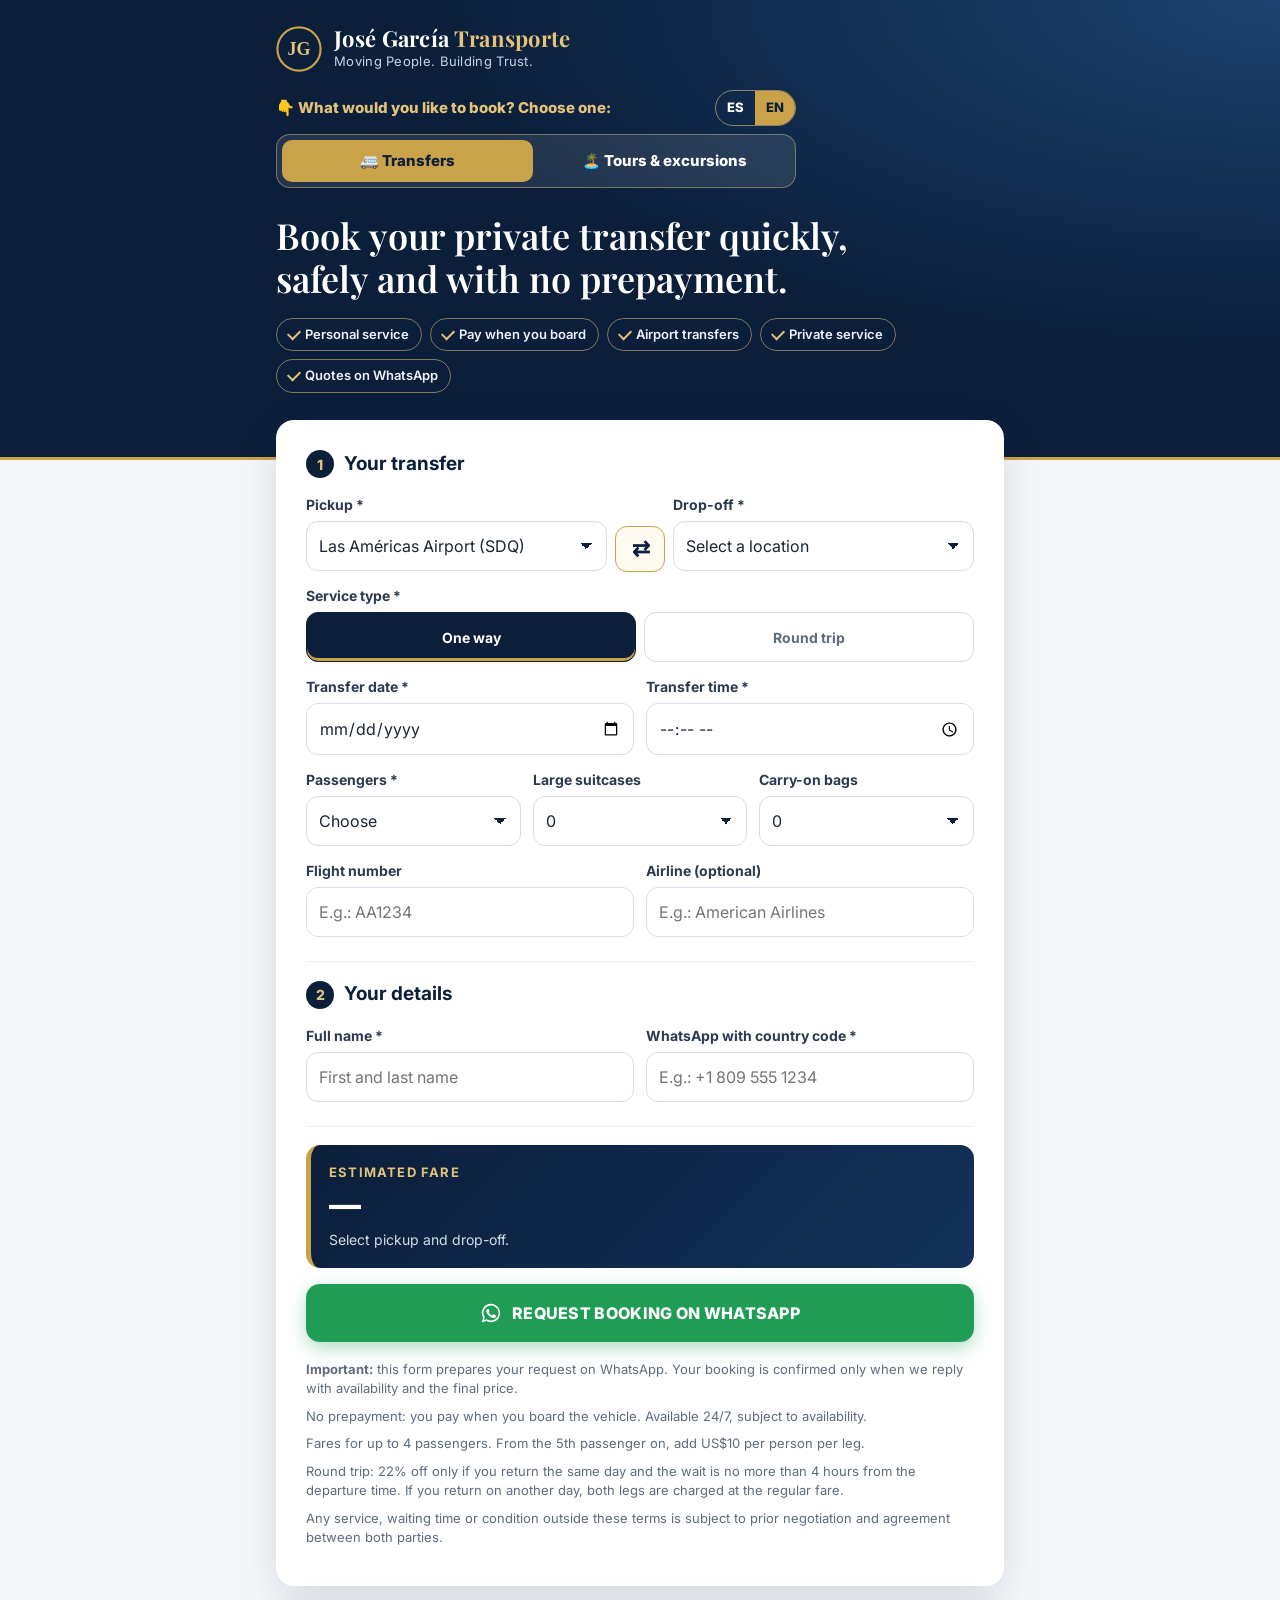
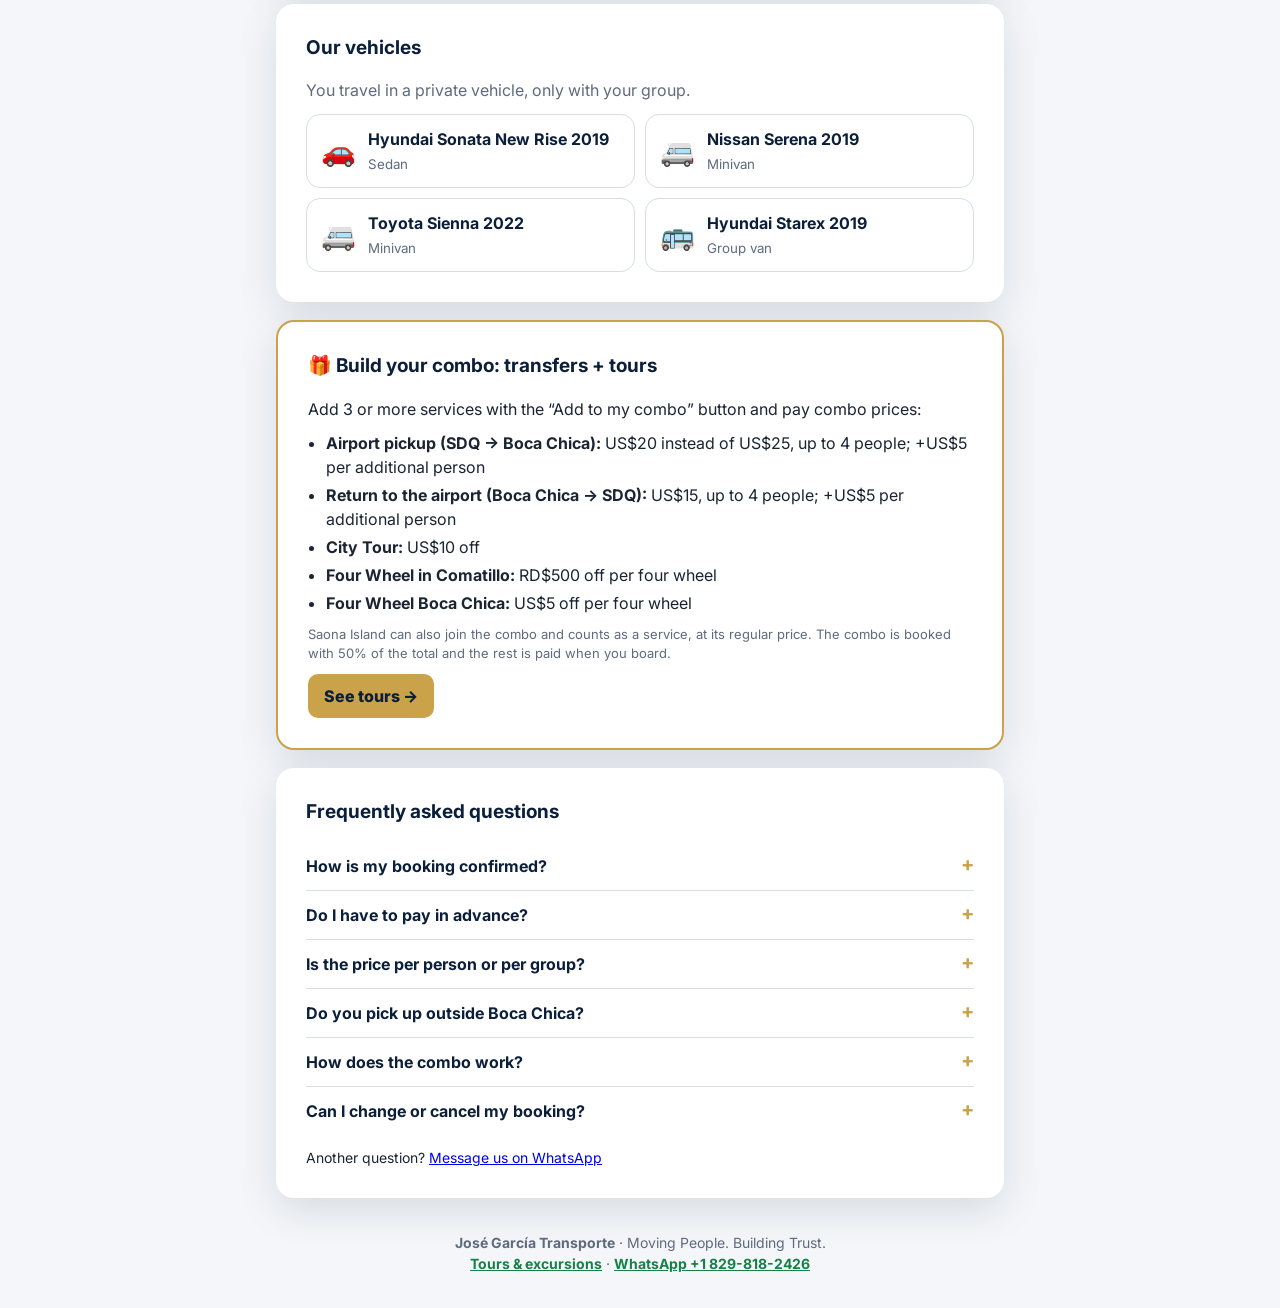
==== index.html @ 7f677059 "Sección «Nuestros vehículos» Co-Authored-By: Claude Opus 5.5 <noreply@anthropic.com> Claude-Session:" ====
<!doctype html>
<html lang="es">
<head>
<meta charset="utf-8">
<meta name="viewport" content="width=device-width, initial-scale=1, viewport-fit=cover">
<meta name="theme-color" content="#0b1f3a">
<title>Reservas | José García Transporte</title>
<meta name="description" content="Reserva tu traslado privado en República Dominicana con José García Transporte. Sin pagos anticipados: pagas al abordar el vehículo.">
<meta property="og:title" content="Reserva tu traslado | José García Transporte">
<meta property="og:description" content="Traslados privados y aeroportuarios en República Dominicana. Sin pagos anticipados.">
<meta property="og:type" content="website">
<link rel="icon" href="assets/favicon.svg" type="image/svg+xml">
<link rel="preconnect" href="https://fonts.googleapis.com">
<link rel="preconnect" href="https://fonts.gstatic.com" crossorigin>
<link href="https://fonts.googleapis.com/css2?family=Playfair+Display:wght@600;700&family=Inter:wght@400;500;600;700;800&display=swap" rel="stylesheet">
<link rel="stylesheet" href="styles.css?v=9">
<script src="i18n.js?v=11"></script>
</head>
<body>

<header class="hero">
  <div class="wrap">
    <div class="brand">
      <img src="assets/logo.svg" alt="" width="46" height="46">
      <div>
        <div class="brand-name">José García <span>Transporte</span></div>
        <div class="brand-tag">Moviendo Personas. Creando Confianza.</div>
      </div>
    </div>
    <div class="pick-row">
      <p class="pick-cta">👇 ¿Qué quieres reservar? Elige una opción:</p>
      <div class="lang-switch" role="group" aria-label="Idioma"><button type="button" data-lang="es">ES</button><button type="button" data-lang="en">EN</button></div>
    </div>
    <nav class="svc-switch" aria-label="Servicios">
      <span class="on" aria-current="page">🚐 Traslados</span>
      <a href="tours/">🏝️ Tours y excursiones</a>
    </nav>
    <h1>Reserva tu traslado privado de forma rápida, segura y sin pagos anticipados.</h1>
    <ul class="benefits">
      <li>Atención personalizada</li>
      <li>Pago al abordar</li>
      <li>Traslados aeroportuarios</li>
      <li>Servicio privado</li>
      <li>Cotización por WhatsApp</li>
    </ul>
  </div>
</header>

<main class="wrap main">
  <form id="booking" class="card" novalidate>

    <section class="block">
      <h2><span class="step">1</span> Tu traslado</h2>

      <div class="route">
        <div class="field">
          <label for="origin">Origen *</label>
          <select id="origin" name="origin"></select>
          <input id="originOther" class="other hidden" type="text" maxlength="160" placeholder="Hotel, aeropuerto, barrio, ciudad o dirección" aria-label="Escribe el origen">
          <p class="err" data-for="origin"></p>
        </div>

        <button type="button" id="swap" class="swap" aria-label="Intercambiar origen y destino" title="Intercambiar origen y destino">⇅</button>

        <div class="field">
          <label for="destination">Destino *</label>
          <select id="destination" name="destination"></select>
          <input id="destinationOther" class="other hidden" type="text" maxlength="160" placeholder="Hotel, aeropuerto, barrio, ciudad o dirección" aria-label="Escribe el destino">
          <p class="err" data-for="destination"></p>
        </div>
      </div>

      <div class="field">
        <span class="label">Tipo de servicio *</span>
        <div class="toggle" role="radiogroup" aria-label="Tipo de servicio">
          <label><input type="radio" name="trip" value="one" checked><span>Solo ida</span></label>
          <label><input type="radio" name="trip" value="round"><span>Ida y vuelta</span></label>
        </div>
      </div>

      <div class="grid2">
        <div class="field">
          <label for="date">Fecha del traslado *</label>
          <input id="date" type="date">
          <p class="err" data-for="date"></p>
        </div>
        <div class="field">
          <label for="time">Hora del traslado *</label>
          <input id="time" type="time">
          <p class="err" data-for="time"></p>
        </div>
      </div>

      <div id="returnBlock" class="grid2 hidden">
        <div class="field">
          <label for="returnDate">Fecha de regreso *</label>
          <input id="returnDate" type="date">
          <p class="err" data-for="returnDate"></p>
        </div>
        <div class="field">
          <label for="returnTime">Hora de regreso *</label>
          <input id="returnTime" type="time">
          <p class="err" data-for="returnTime"></p>
        </div>
        <p class="hint full" id="roundHint"><b>22 % de descuento</b> solo si regresas <b>el mismo día</b> y <b>dentro de 4 horas</b> desde la hora de salida. Más de 4 horas u otro día: no aplica el descuento.</p>
      </div>

      <div class="grid3">
        <div class="field">
          <label for="passengers">Pasajeros *</label>
          <select id="passengers"></select>
          <p class="err" data-for="passengers"></p>
        </div>
        <div class="field">
          <label for="bags">Maletas grandes</label>
          <select id="bags"></select>
        </div>
        <div class="field">
          <label for="carry">Equipaje de mano</label>
          <select id="carry"></select>
        </div>
      </div>

      <div id="flightBlock" class="grid2 hidden">
        <div class="field">
          <label for="flight">Número de vuelo</label>
          <input id="flight" type="text" maxlength="20" placeholder="Ej.: AA1234" autocapitalize="characters">
        </div>
        <div class="field">
          <label for="airline">Aerolínea (opcional)</label>
          <input id="airline" type="text" maxlength="60" placeholder="Ej.: American Airlines">
        </div>
      </div>

    </section>

    <section class="block">
      <h2><span class="step">2</span> Tus datos</h2>
      <div class="grid2 stack-sm">
        <div class="field">
          <label for="name">Nombre completo *</label>
          <input id="name" type="text" autocomplete="name" maxlength="80" placeholder="Nombre y apellido">
          <p class="err" data-for="name"></p>
        </div>
        <div class="field">
          <label for="phone">WhatsApp con código de país *</label>
          <input id="phone" type="tel" autocomplete="tel" inputmode="tel" maxlength="22" placeholder="Ej.: +1 809 555 1234">
          <p class="err" data-for="phone"></p>
        </div>
      </div>
    </section>

    <section class="quote" aria-live="polite">
      <div class="quote-label" id="quoteLabel">Tarifa estimada</div>
      <div class="quote-price" id="quotePrice">—</div>
      <div class="quote-note" id="quoteNote">Selecciona origen y destino.</div>
    </section>

    <p class="form-error hidden" id="formError" role="alert">Revisa los campos marcados en rojo.</p>

    <button type="submit" class="cta" id="submitBtn">
      <svg viewBox="0 0 24 24" width="22" height="22" aria-hidden="true"><path fill="currentColor" d="M12 2a10 10 0 0 0-8.6 15.1L2 22l5-1.3A10 10 0 1 0 12 2zm0 18.2a8.2 8.2 0 0 1-4.2-1.2l-.3-.2-3 .8.8-2.9-.2-.3A8.2 8.2 0 1 1 12 20.2zm4.5-6.1c-.2-.1-1.5-.7-1.7-.8-.2-.1-.4-.1-.6.1l-.8 1c-.1.2-.3.2-.5.1a6.7 6.7 0 0 1-3.3-2.9c-.3-.4.2-.4.7-1.4.1-.2 0-.3 0-.4l-.8-1.8c-.2-.5-.4-.4-.6-.4h-.5a1 1 0 0 0-.7.3 3 3 0 0 0-.9 2.2 5.2 5.2 0 0 0 1.1 2.7 11.8 11.8 0 0 0 4.5 4c1.7.7 2.3.8 3.2.6.5-.1 1.5-.6 1.7-1.2.2-.6.2-1.1.1-1.2l-.5-.3z"/></svg>
      SOLICITAR RESERVA POR WHATSAPP
    </button>

    <div class="terms">
      <p><b>Importante:</b> este formulario prepara tu solicitud por WhatsApp. La reserva queda confirmada solo cuando te respondamos con disponibilidad y precio final.</p>
      <p>Sin pagos anticipados: pagas al abordar el vehículo. Atención 24/7, sujeta a disponibilidad.</p>
      <p>Tarifas para hasta 4 pasajeros. A partir del quinto pasajero se suman US$10 por persona en cada trayecto.</p>
      <p>Ida y vuelta: 22 % de descuento solo si el regreso es el mismo día y la espera no pasa de 4 horas desde la hora de salida. Si el regreso es otro día, se cobran los dos trayectos a tarifa normal.</p>
      <p>Cualquier servicio, tiempo de espera o condición fuera de estos parámetros estará sujeto a negociación y acuerdo previo entre ambas partes.</p>
    </div>
  </form>

  <section class="card fleet" id="vehiculos">
    <h2>Nuestros vehículos</h2>
    <p class="fleet-lead">Viajas en vehículo privado, solo con tu grupo.</p>
    <ul class="fleet-list">
      <li><span>🚗</span><div><b>Hyundai Sonata New Rise 2019</b><small>Sedán</small></div></li>
      <li><span>🚐</span><div><b>Nissan Serena 2019</b><small>Minivan</small></div></li>
      <li><span>🚐</span><div><b>Toyota Sienna 2022</b><small>Minivan</small></div></li>
      <li><span>🚌</span><div><b>Hyundai Starex 2019</b><small>Van para grupos</small></div></li>
    </ul>
  </section>

  <section class="card combo-card">
    <h2>🎁 Arma tu combo: traslados + tours</h2>
    <p>Agrega 3 o más servicios con el botón «Agregar a mi combo» y paga precios de combo:</p>
    <ul class="combo-levels">
      <li><b>Recogida en el aeropuerto (SDQ → Boca Chica):</b> US$20 en vez de US$25, hasta 4 personas; +US$5 por persona adicional</li>
      <li><b>Regreso al aeropuerto (Boca Chica → SDQ):</b> US$15, hasta 4 personas; +US$5 por persona adicional</li>
      <li><b>City Tour:</b> US$10 menos</li>
      <li><b>Four Wheel en Comatillo:</b> RD$500 menos por four wheel</li>
      <li><b>Four Wheel Boca Chica:</b> US$5 menos por four wheel</li>
    </ul>
    <p class="combo-ex">Isla Saona también entra en el combo y suma como servicio, con su precio normal. El combo se reserva con el 50 % del total y el resto se paga al abordar.</p>
    <a class="combo-go" href="tours/">Ver tours →</a>
  </section>

  <section class="card faq" id="preguntas">
    <h2>Preguntas frecuentes</h2>
    <details>
      <summary>¿Cómo se confirma mi reserva?</summary>
      <p>Llenas el formulario y lo envías por WhatsApp. Te respondemos personalmente con la disponibilidad, y la reserva queda confirmada con nuestra respuesta.</p>
    </details>
    <details>
      <summary>¿Tengo que pagar por adelantado?</summary>
      <p>Si reservas un solo servicio, no: los traslados, el City Tour, Isla Saona y el Four Wheel Boca Chica se pagan al abordar el vehículo. El Four Wheel en Comatillo, por su alta demanda, y los combos se reservan con el 50 %; el resto se paga al abordar.</p>
    </details>
    <details>
      <summary>¿El precio es por persona o por grupo?</summary>
      <p>Es el total del grupo. Los traslados incluyen hasta 4 pasajeros; desde el quinto se suman US$10 por persona en cada trayecto. En los four wheels el precio es por four wheel, con 1 o 2 personas en cada uno.</p>
    </details>
    <details>
      <summary>¿Recogen fuera de Boca Chica?</summary>
      <p>Sí. Elige «Otra zona» en el formulario y te enviamos el precio por WhatsApp.</p>
    </details>
    <details>
      <summary>¿Cómo funciona el combo?</summary>
      <p>Agrega cada servicio con el botón «Agregar a mi combo» y al final envía todo junto por WhatsApp. Con 3 o más servicios pagas precios de combo: recogida en el aeropuerto US$20 y regreso US$15 (hasta 4 personas; +US$5 por persona adicional), City Tour US$10 menos, Four Wheel en Comatillo RD$500 menos por four wheel y Four Wheel Boca Chica US$5 menos por four wheel. Isla Saona mantiene su precio. El combo se reserva con el 50 % del total y el resto se paga al abordar.</p>
    </details>
    <details>
      <summary>¿Puedo cambiar o cancelar mi reserva?</summary>
      <ul>
        <li>Cancelación gratis hasta 24 horas antes del servicio.</li>
        <li>Cambios de fecha u hora sin costo, avisando con al menos 24 horas y sujetos a disponibilidad.</li>
        <li>Four Wheel en Comatillo: si cancelas con menos de 24 horas o no te presentas, la reserva del 50 % no se devuelve.</li>
        <li>Si nosotros cancelamos por mal tiempo u otra causa, cambiamos la fecha o te devolvemos todo lo pagado.</li>
      </ul>
    </details>
    <p class="faq-more">¿Otra pregunta? <a href="https://wa.me/18298182426" target="_blank" rel="noopener">Escríbenos por WhatsApp</a></p>
  </section>
</main>


<div class="overlay hidden" id="confirmBox" role="dialog" aria-modal="true" aria-labelledby="cTitle">
  <div class="sheet">
    <h3 id="cTitle">Tu solicitud está lista</h3>
    <p class="c-route" id="cRoute"></p>
    <div class="c-quote">
      <div class="quote-label" id="cLabel">Precio del servicio</div>
      <div class="c-price" id="cPrice"></div>
      <div class="c-note" id="cNote"></div>
    </div>
    <p class="c-next">Para completar tu reserva, <b>continúa por WhatsApp</b> y envía el mensaje. Te confirmaremos la disponibilidad personalmente.</p>
    <a class="cta" id="waLink" href="#" rel="noopener">CONTINUAR EN WHATSAPP</a>
    <button type="button" class="back" id="editBtn">Modificar datos</button>
    <p class="c-small">Sin pagos anticipados · Pagas al abordar el vehículo.</p>
    <p class="c-small">¿Quieres pasear? <a href="tours/">Tours: City Tour, Isla Saona y Four Wheel</a></p>
  </div>
</div>

<footer class="footer">
  <div class="wrap">
    <b>José García Transporte</b> · Moviendo Personas. Creando Confianza.<br>
    <a href="tours/">Tours y excursiones</a> · <a href="https://wa.me/18298182426" target="_blank" rel="noopener">WhatsApp +1 829-818-2426</a>
  </div>
</footer>

<script src="routes.js?v=3"></script>
<script src="app.js?v=12"></script>
<script src="combo-config.js?v=5"></script>
<script src="combo.js?v=6"></script>
</body>
</html>
---- styles.css ----
:root{
  --navy:#0b1f3a; --navy-2:#13315a; --gold:#c9a24a; --gold-2:#e3c27a;
  --ink:#1a2433; --muted:#5e6b7e; --line:#d6dde7; --bg:#f4f6f9; --white:#fff;
  --err:#c0362c; --ok:#0f7a4f; --wa:#1f9d55; --wa-2:#178045;
  --radius:12px;
}
*{box-sizing:border-box}
html{-webkit-text-size-adjust:100%}
body{margin:0;background:var(--bg);color:var(--ink);font:16px/1.5 Inter,system-ui,-apple-system,"Segoe UI",Roboto,Arial,sans-serif}
.wrap{max-width:760px;margin:0 auto;padding:0 16px}
.hidden{display:none!important}

/* Encabezado */
.hero{background:radial-gradient(120% 140% at 100% 0%,#1d4170 0%,var(--navy) 55%);color:var(--white);padding:26px 0 64px;border-bottom:3px solid var(--gold)}
.brand{display:flex;align-items:center;gap:12px}
.brand img{flex:none}
.brand-name{font-family:"Playfair Display",Georgia,serif;font-size:22px;font-weight:700;letter-spacing:.3px;line-height:1.1}
.brand-name span{color:var(--gold-2)}
.brand-tag{font-size:13px;color:#c8d4e3;letter-spacing:.3px;margin-top:2px}
.hero h1{font-family:"Playfair Display",Georgia,serif;font-weight:600;font-size:clamp(24px,5.4vw,36px);line-height:1.2;margin:26px 0 18px;max-width:640px}
.benefits{list-style:none;margin:0;padding:0;display:flex;flex-wrap:wrap;gap:8px}
.benefits li{font-size:13px;font-weight:600;color:#eef3f9;border:1px solid rgba(227,194,122,.55);border-radius:999px;padding:6px 12px 6px 28px;position:relative}
.benefits li::before{content:"";position:absolute;left:11px;top:50%;width:10px;height:6px;border-left:2px solid var(--gold-2);border-bottom:2px solid var(--gold-2);transform:translateY(-70%) rotate(-45deg)}

/* Tarjeta */
.main{margin-top:-40px;margin-bottom:28px;position:relative}
.card{background:var(--white);border-radius:18px;box-shadow:0 12px 40px rgba(11,31,58,.12);padding:22px 18px}
@media(min-width:600px){.card{padding:30px}}
.block{padding-bottom:10px;margin-bottom:18px;border-bottom:1px solid #edf0f5}
h2{display:flex;align-items:center;gap:10px;font-size:19px;margin:0 0 16px;color:var(--navy)}
.step{display:inline-grid;place-items:center;width:28px;height:28px;border-radius:50%;background:var(--navy);color:var(--gold-2);font-size:14px;font-weight:800}

.field{display:flex;flex-direction:column;gap:6px;margin-bottom:14px;min-width:0}
label,.label{font-size:14px;font-weight:700;color:#2b3a50}
input[type=text],input[type=tel],input[type=date],input[type=time],select,textarea{
  font:inherit;font-size:16px;color:var(--ink);width:100%;min-height:50px;padding:12px;
  border:1.5px solid var(--line);border-radius:var(--radius);background:var(--white);
  -webkit-appearance:none;appearance:none}
input[type=date],input[type=time]{display:block;line-height:24px}
select{background-image:linear-gradient(45deg,transparent 50%,var(--navy) 50%),linear-gradient(135deg,var(--navy) 50%,transparent 50%);
  background-position:calc(100% - 20px) 50%,calc(100% - 14px) 50%;background-size:6px 6px;background-repeat:no-repeat;padding-right:36px}
textarea{min-height:70px;resize:vertical}
input:focus,select:focus,textarea:focus{outline:none;border-color:var(--navy-2);box-shadow:0 0 0 3px rgba(201,162,74,.35)}
.invalid{border-color:var(--err)!important;background-color:#fff7f6!important}
.err{margin:0;color:var(--err);font-size:13px;font-weight:600;min-height:0}
.err:empty{display:none}
.other{margin-top:4px;border-style:dashed!important}
.hint{font-size:13px;color:var(--muted);margin:-4px 0 14px}
.full{grid-column:1/-1}

.grid2,.grid3{display:grid;gap:0 12px;grid-template-columns:1fr 1fr}
.grid3{grid-template-columns:1fr 1fr 1fr}
@media(max-width:420px){.grid3{grid-template-columns:1fr 1fr}.grid3 .field:first-child{grid-column:1/-1}}

/* Origen / destino */
.route{display:grid;grid-template-columns:1fr auto 1fr;gap:0 10px;align-items:start}
.swap{margin-top:30px;width:46px;height:50px;border:1.5px solid var(--gold);border-radius:var(--radius);background:#fffaf0;color:var(--navy);font-size:22px;font-weight:700;cursor:pointer;transform:rotate(90deg)}
.swap:active{background:#f6e7c3}
@media(max-width:600px){
  .route{grid-template-columns:1fr}
  .swap{margin:-4px auto 10px;transform:none;width:100%;height:42px;font-size:15px}
  .swap::after{content:" " attr(aria-label);font-size:14px}
}

/* Tipo de servicio */
.toggle{display:grid;grid-template-columns:1fr 1fr;gap:8px}
.toggle label{position:relative;cursor:pointer}
.toggle input{position:absolute;opacity:0;width:1px;height:1px}
.toggle span{display:flex;align-items:center;justify-content:center;min-height:50px;border:1.5px solid var(--line);border-radius:var(--radius);font-weight:700;color:var(--muted);text-align:center;padding:6px}
.toggle input:checked+span{border-color:var(--navy);background:var(--navy);color:var(--white);box-shadow:inset 0 -3px 0 var(--gold)}
.toggle input:focus-visible+span{box-shadow:0 0 0 3px rgba(201,162,74,.5)}

/* Cotización */
.quote{background:linear-gradient(135deg,var(--navy),var(--navy-2));color:var(--white);border-radius:14px;padding:18px;margin:4px 0 16px;border-left:5px solid var(--gold)}
.quote-label{font-size:13px;text-transform:uppercase;letter-spacing:1.2px;color:var(--gold-2);font-weight:700}
.quote-price{font-size:32px;font-weight:800;line-height:1.2;margin:4px 0}
.quote-price.pending{font-size:24px}
.quote-note{font-size:14px;color:#d3deeb}

.form-error{color:var(--err);font-weight:700;text-align:center;margin:0 0 10px}
.cta{display:flex;align-items:center;justify-content:center;gap:10px;width:100%;min-height:58px;border:0;border-radius:14px;
  background:var(--wa);color:var(--white);font:inherit;font-size:16px;font-weight:800;letter-spacing:.3px;cursor:pointer;
  box-shadow:0 6px 18px rgba(31,157,85,.35);touch-action:manipulation}
.cta:hover{background:var(--wa-2)}
.cta:active{transform:translateY(1px)}
.after{background:#eef8f2;border:1px solid #bfe3cd;color:#185c38;border-radius:10px;padding:12px;font-size:14px;margin:12px 0 0}
.terms{margin-top:18px;font-size:13px;color:var(--muted)}
.terms p{margin:0 0 8px}
.footer{text-align:center;font-size:14px;color:var(--muted);padding:6px 0 34px}
.footer a{color:var(--wa-2);font-weight:700}
@media(max-width:480px){.stack-sm{grid-template-columns:1fr}}
/* Ventana de confirmación */
.overlay{position:fixed;inset:0;background:rgba(6,16,32,.62);display:flex;align-items:flex-end;justify-content:center;z-index:50;padding:0}
@media(min-width:600px){.overlay{align-items:center;padding:16px}}
.sheet{background:var(--white);width:100%;max-width:460px;border-radius:20px 20px 0 0;padding:24px 18px calc(18px + env(safe-area-inset-bottom));box-shadow:0 -10px 40px rgba(0,0,0,.25);max-height:92vh;overflow:auto}
@media(min-width:600px){.sheet{border-radius:20px;padding:28px}}
.sheet h3{margin:0 0 4px;color:var(--navy);font-size:20px;font-family:"Playfair Display",Georgia,serif}
.c-route{margin:0 0 14px;color:var(--muted);font-size:15px}
.c-quote{background:linear-gradient(135deg,var(--navy),var(--navy-2));color:var(--white);border-radius:14px;padding:16px 18px;border-left:5px solid var(--gold);margin-bottom:14px}
.c-price{font-size:36px;font-weight:800;line-height:1.2;margin:2px 0}
.c-price.pending{font-size:26px}
.c-note{font-size:14px;color:#d3deeb}
.c-next{font-size:15px;margin:0 0 14px;color:var(--ink)}
a.cta{text-decoration:none}
.back{display:block;width:100%;margin-top:10px;min-height:48px;border:1.5px solid var(--line);border-radius:14px;background:var(--white);color:var(--navy);font:inherit;font-weight:700;cursor:pointer}
.c-small{text-align:center;font-size:13px;color:var(--muted);margin:12px 0 0}
body.modal-open{overflow:hidden}

/* Selector Traslados / Tours (un solo enlace) */
.svc-switch{display:grid;grid-template-columns:1fr 1fr;gap:6px;margin:18px 0 4px;padding:5px;background:rgba(255,255,255,.1);border:1px solid rgba(227,194,122,.45);border-radius:14px;max-width:520px}
.svc-switch a,.svc-switch span{display:flex;align-items:center;justify-content:center;text-align:center;padding:12px 8px;border-radius:10px;font-weight:800;font-size:15px;text-decoration:none;color:#fff;line-height:1.2}
.svc-switch .on{background:var(--gold);color:var(--navy)}
.svc-switch a:hover{background:rgba(255,255,255,.12)}

.pick-row{display:flex;align-items:center;justify-content:space-between;gap:10px;margin:18px 0 0;max-width:520px}
.pick-cta{margin:0;font-weight:800;font-size:15px;color:var(--gold-2);line-height:1.3}
.pick-row + .svc-switch{margin-top:8px}
.lang-switch{flex:none;display:flex;border:1px solid rgba(227,194,122,.6);border-radius:999px;overflow:hidden}
.lang-switch button{font:inherit;font-weight:800;font-size:13px;padding:7px 11px;border:0;background:transparent;color:#fff;cursor:pointer}
.lang-switch button.on{background:var(--gold);color:var(--navy)}

/* Combo aeropuerto */
.combo-pick{display:flex;gap:12px;align-items:flex-start;margin:16px 0 4px;padding:14px;border:2px dashed var(--gold);border-radius:14px;background:#fffaf0;cursor:pointer}
.combo-pick input{width:22px;height:22px;margin-top:2px;accent-color:var(--navy);flex:none}
.combo-pick span{display:flex;flex-direction:column;gap:2px}
.combo-pick b{color:var(--navy);font-size:15px}
.combo-pick small{color:var(--muted);font-size:13px}
.combo-promo{margin:0 0 14px;padding:12px 14px;border-radius:12px;background:#fffaf0;border:1px solid var(--gold);font-size:14px;color:var(--navy)}
.combo-card{margin-top:18px;border:2px solid var(--gold)}
.combo-card p{margin:6px 0 10px}
.combo-levels{margin:0 0 10px;padding-left:18px}
.combo-levels li{margin:4px 0}
.combo-ex{font-size:13px;color:var(--muted)}
.combo-go{display:inline-block;background:var(--gold);color:var(--navy);font-weight:800;padding:10px 16px;border-radius:10px;text-decoration:none}
/* Preguntas frecuentes */
.faq{margin-top:18px}
.faq details{border-top:1px solid var(--line);padding:12px 0}
.faq details:first-of-type{border-top:0}
.faq summary{cursor:pointer;font-weight:700;color:var(--navy);list-style:none;display:flex;justify-content:space-between;gap:10px}
.faq summary::-webkit-details-marker{display:none}
.faq summary::after{content:"+";font-size:20px;line-height:1;color:var(--gold)}
.faq details[open] summary::after{content:"–"}
.faq details p,.faq details ul{margin:8px 0 0;color:var(--muted);font-size:14px}
.faq details ul{padding-left:18px}
.faq details li{margin-bottom:6px}
.faq-more{margin:12px 0 0;font-size:14px}

/* Nuestros vehículos */
.fleet{margin-top:18px}
.fleet-lead{margin:4px 0 12px;color:var(--muted)}
.fleet-list{list-style:none;margin:0;padding:0;display:grid;gap:10px}
@media(min-width:620px){.fleet-list{grid-template-columns:1fr 1fr}}
.fleet-list li{display:flex;gap:12px;align-items:center;padding:12px 14px;border:1px solid var(--line);border-radius:14px;background:#fff}
.fleet-list span{font-size:28px;line-height:1}
.fleet-list b{display:block;color:var(--navy)}
.fleet-list small{color:var(--muted)}
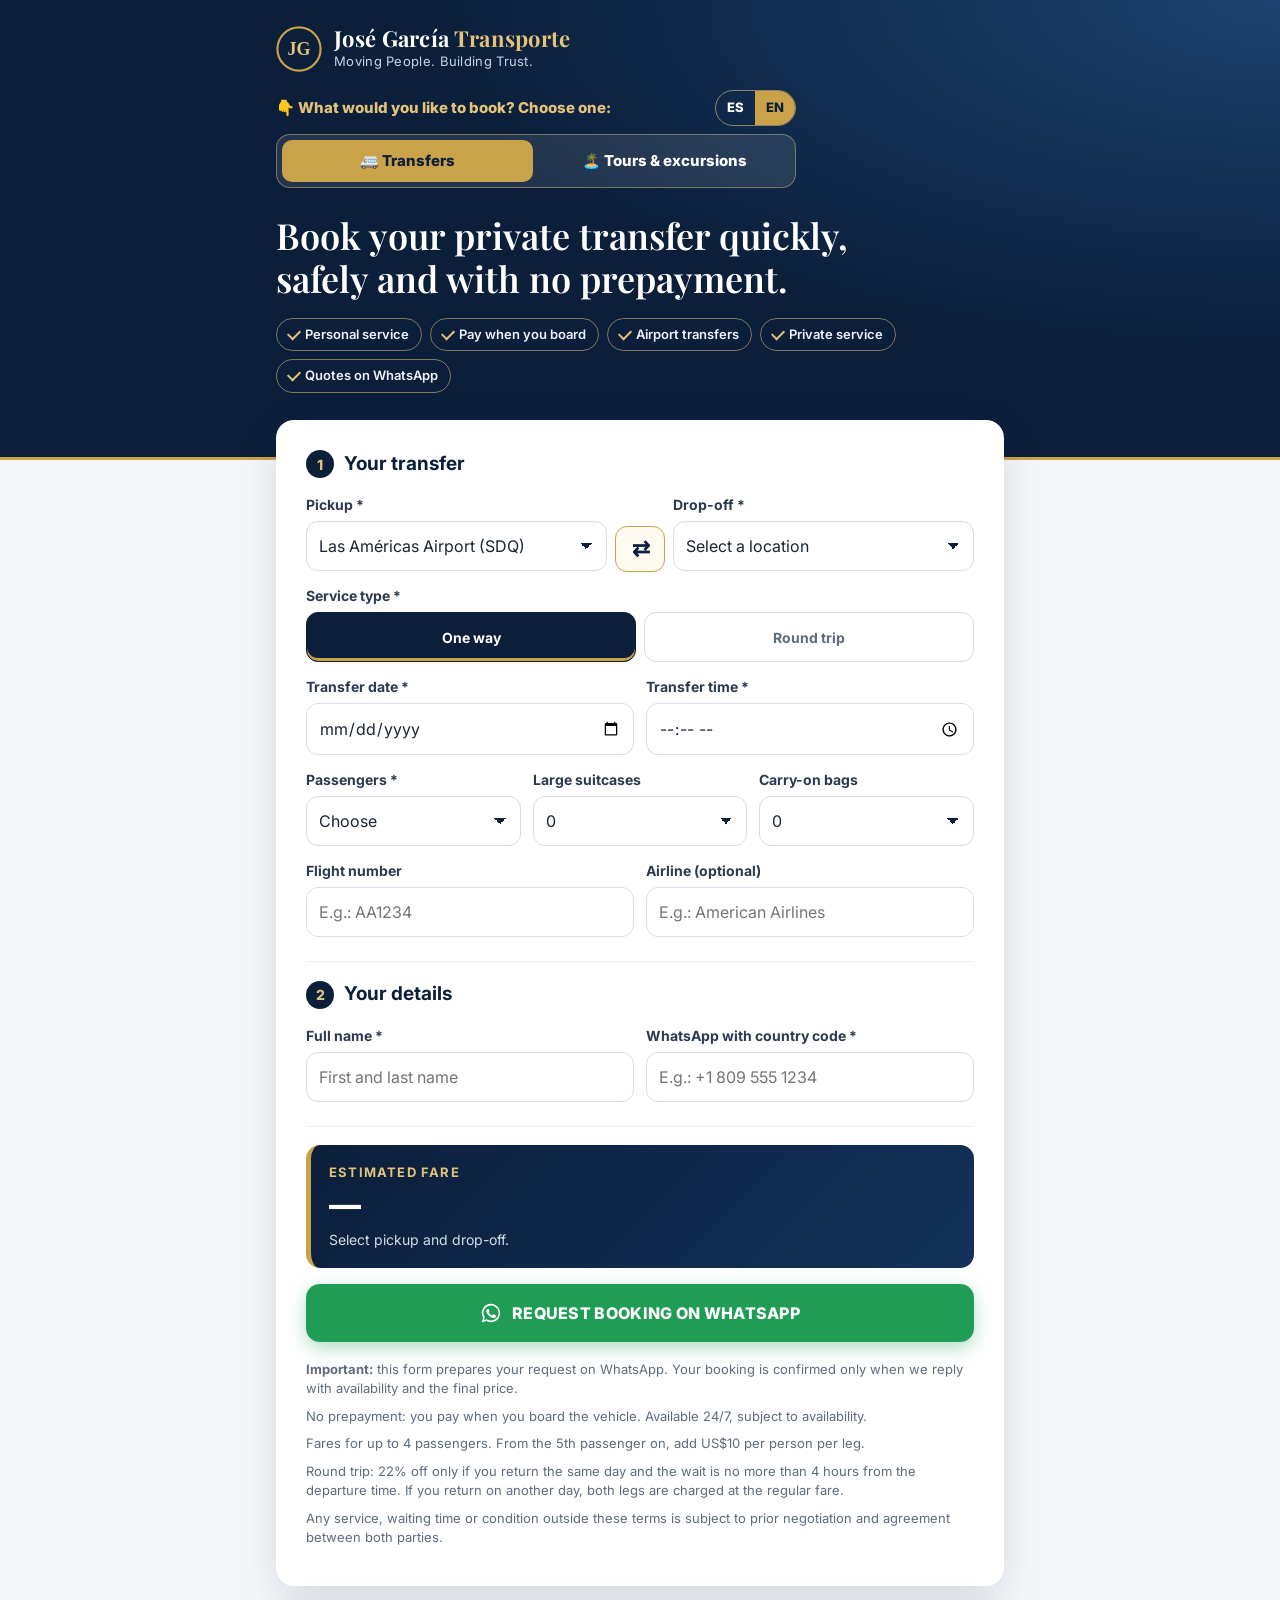
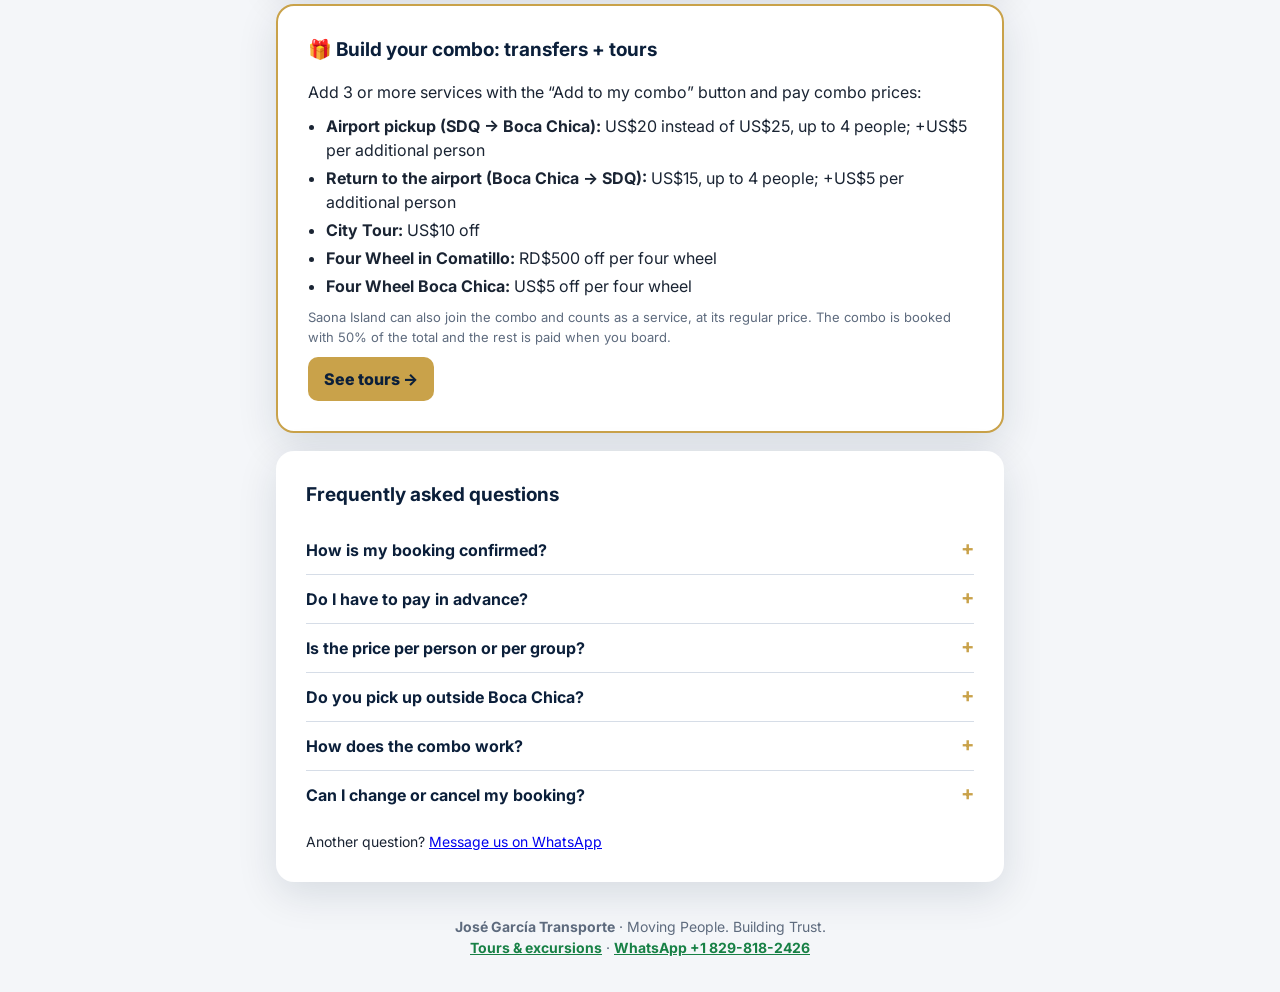
==== commit 2f18f5da: "Quitar sección de vehículos Co-Authored-By: Claude Opus 5.5 <noreply@anthropic.com> Claude-Session: " ====
--- a/index.html
+++ b/index.html
@@ -13,8 +13,8 @@
 <link rel="preconnect" href="https://fonts.googleapis.com">
 <link rel="preconnect" href="https://fonts.gstatic.com" crossorigin>
 <link href="https://fonts.googleapis.com/css2?family=Playfair+Display:wght@600;700&family=Inter:wght@400;500;600;700;800&display=swap" rel="stylesheet">
-<link rel="stylesheet" href="styles.css?v=9">
-<script src="i18n.js?v=11"></script>
+<link rel="stylesheet" href="styles.css?v=10">
+<script src="i18n.js?v=12"></script>
 </head>
 <body>
 
@@ -172,17 +172,6 @@
     </div>
   </form>
 
-  <section class="card fleet" id="vehiculos">
-    <h2>Nuestros vehículos</h2>
-    <p class="fleet-lead">Viajas en vehículo privado, solo con tu grupo.</p>
-    <ul class="fleet-list">
-      <li><span>🚗</span><div><b>Hyundai Sonata New Rise 2019</b><small>Sedán</small></div></li>
-      <li><span>🚐</span><div><b>Nissan Serena 2019</b><small>Minivan</small></div></li>
-      <li><span>🚐</span><div><b>Toyota Sienna 2022</b><small>Minivan</small></div></li>
-      <li><span>🚌</span><div><b>Hyundai Starex 2019</b><small>Van para grupos</small></div></li>
-    </ul>
-  </section>
-
   <section class="card combo-card">
     <h2>🎁 Arma tu combo: traslados + tours</h2>
     <p>Agrega 3 o más servicios con el botón «Agregar a mi combo» y paga precios de combo:</p>
--- a/styles.css
+++ b/styles.css
@@ -145,12 +145,3 @@
 .faq details li{margin-bottom:6px}
 .faq-more{margin:12px 0 0;font-size:14px}
 
-/* Nuestros vehículos */
-.fleet{margin-top:18px}
-.fleet-lead{margin:4px 0 12px;color:var(--muted)}
-.fleet-list{list-style:none;margin:0;padding:0;display:grid;gap:10px}
-@media(min-width:620px){.fleet-list{grid-template-columns:1fr 1fr}}
-.fleet-list li{display:flex;gap:12px;align-items:center;padding:12px 14px;border:1px solid var(--line);border-radius:14px;background:#fff}
-.fleet-list span{font-size:28px;line-height:1}
-.fleet-list b{display:block;color:var(--navy)}
-.fleet-list small{color:var(--muted)}
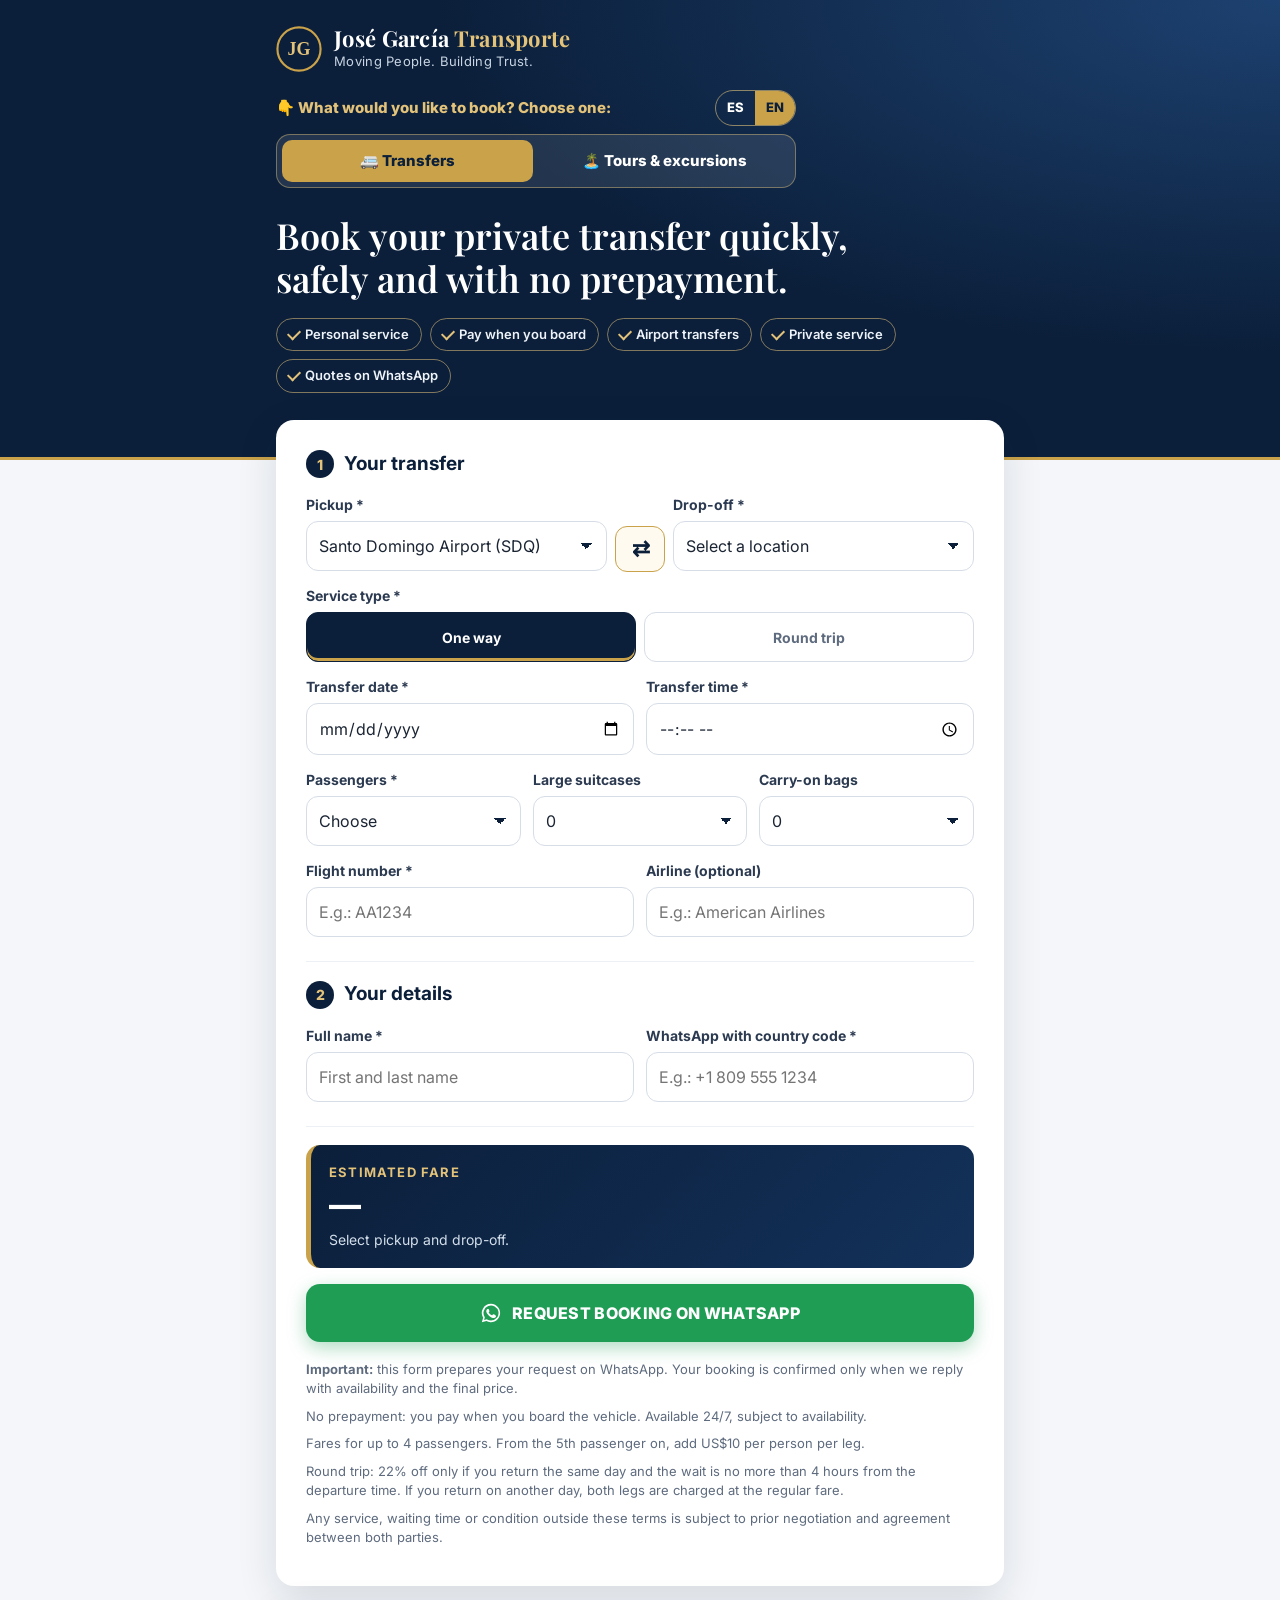
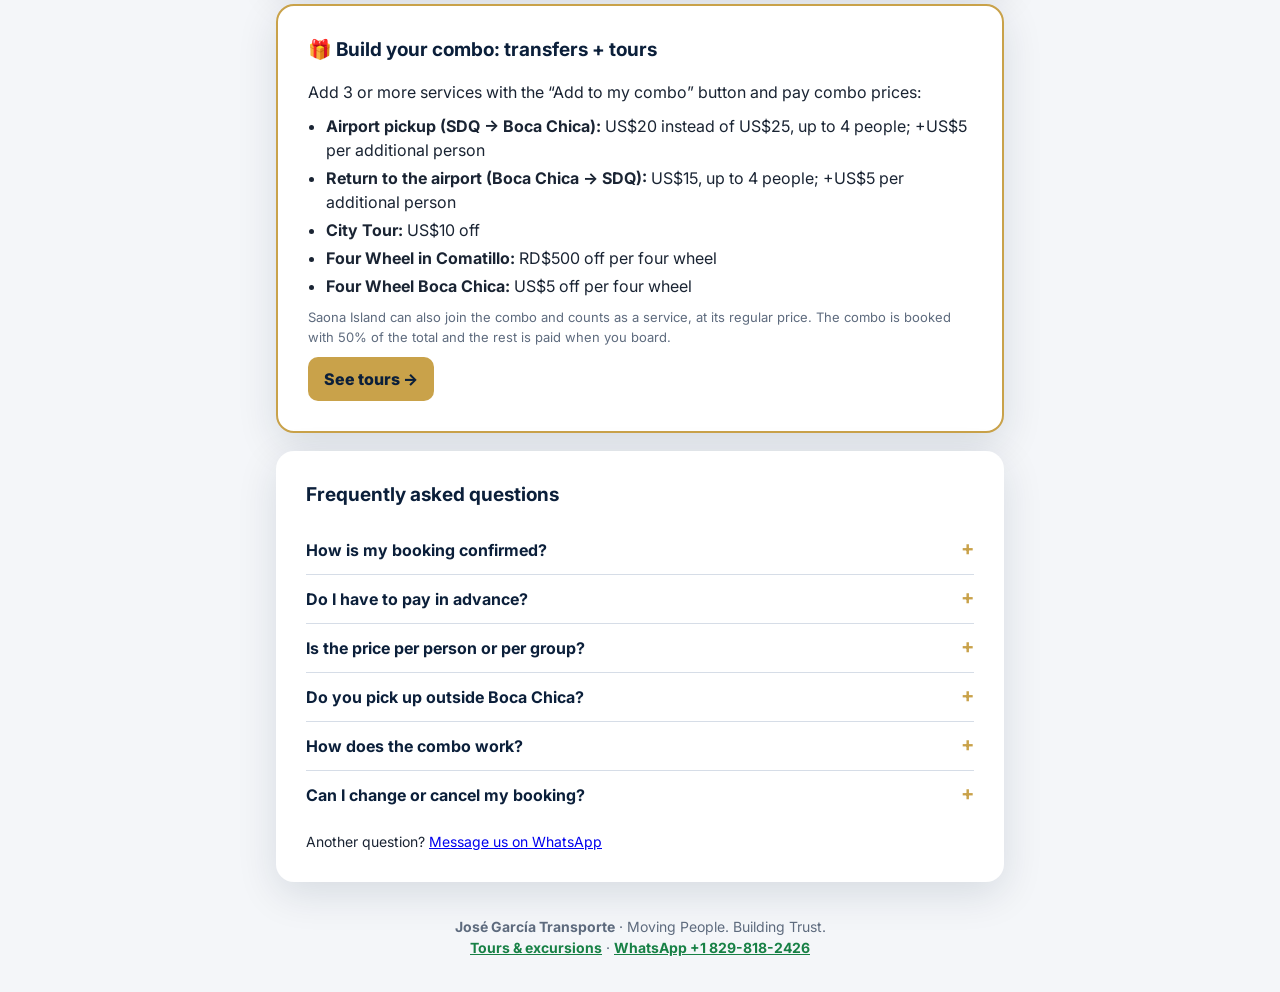
==== commit 229877e5: "Traslados: vuelo obligatorio desde el aeropuerto, hotel o dirección en origen/destino, precio en el " ====
--- a/index.html
+++ b/index.html
@@ -14,7 +14,7 @@
 <link rel="preconnect" href="https://fonts.gstatic.com" crossorigin>
 <link href="https://fonts.googleapis.com/css2?family=Playfair+Display:wght@600;700&family=Inter:wght@400;500;600;700;800&display=swap" rel="stylesheet">
 <link rel="stylesheet" href="styles.css?v=10">
-<script src="i18n.js?v=12"></script>
+<script src="i18n.js?v=14"></script>
 </head>
 <body>
 
@@ -57,6 +57,7 @@
           <label for="origin">Origen *</label>
           <select id="origin" name="origin"></select>
           <input id="originOther" class="other hidden" type="text" maxlength="160" placeholder="Hotel, aeropuerto, barrio, ciudad o dirección" aria-label="Escribe el origen">
+          <input id="originPlace" class="other hidden" type="text" maxlength="120" placeholder="Hotel o dirección" aria-label="Hotel o dirección de origen">
           <p class="err" data-for="origin"></p>
         </div>
 
@@ -66,6 +67,7 @@
           <label for="destination">Destino *</label>
           <select id="destination" name="destination"></select>
           <input id="destinationOther" class="other hidden" type="text" maxlength="160" placeholder="Hotel, aeropuerto, barrio, ciudad o dirección" aria-label="Escribe el destino">
+          <input id="destinationPlace" class="other hidden" type="text" maxlength="120" placeholder="Hotel o dirección" aria-label="Hotel o dirección de destino">
           <p class="err" data-for="destination"></p>
         </div>
       </div>
@@ -123,8 +125,9 @@
 
       <div id="flightBlock" class="grid2 hidden">
         <div class="field">
-          <label for="flight">Número de vuelo</label>
+          <label for="flight" id="flightLabel">Número de vuelo</label>
           <input id="flight" type="text" maxlength="20" placeholder="Ej.: AA1234" autocapitalize="characters">
+          <p class="err" data-for="flight"></p>
         </div>
         <div class="field">
           <label for="airline">Aerolínea (opcional)</label>
@@ -246,8 +249,8 @@
   </div>
 </footer>
 
-<script src="routes.js?v=3"></script>
-<script src="app.js?v=12"></script>
+<script src="routes.js?v=4"></script>
+<script src="app.js?v=13"></script>
 <script src="combo-config.js?v=5"></script>
 <script src="combo.js?v=6"></script>
 </body>
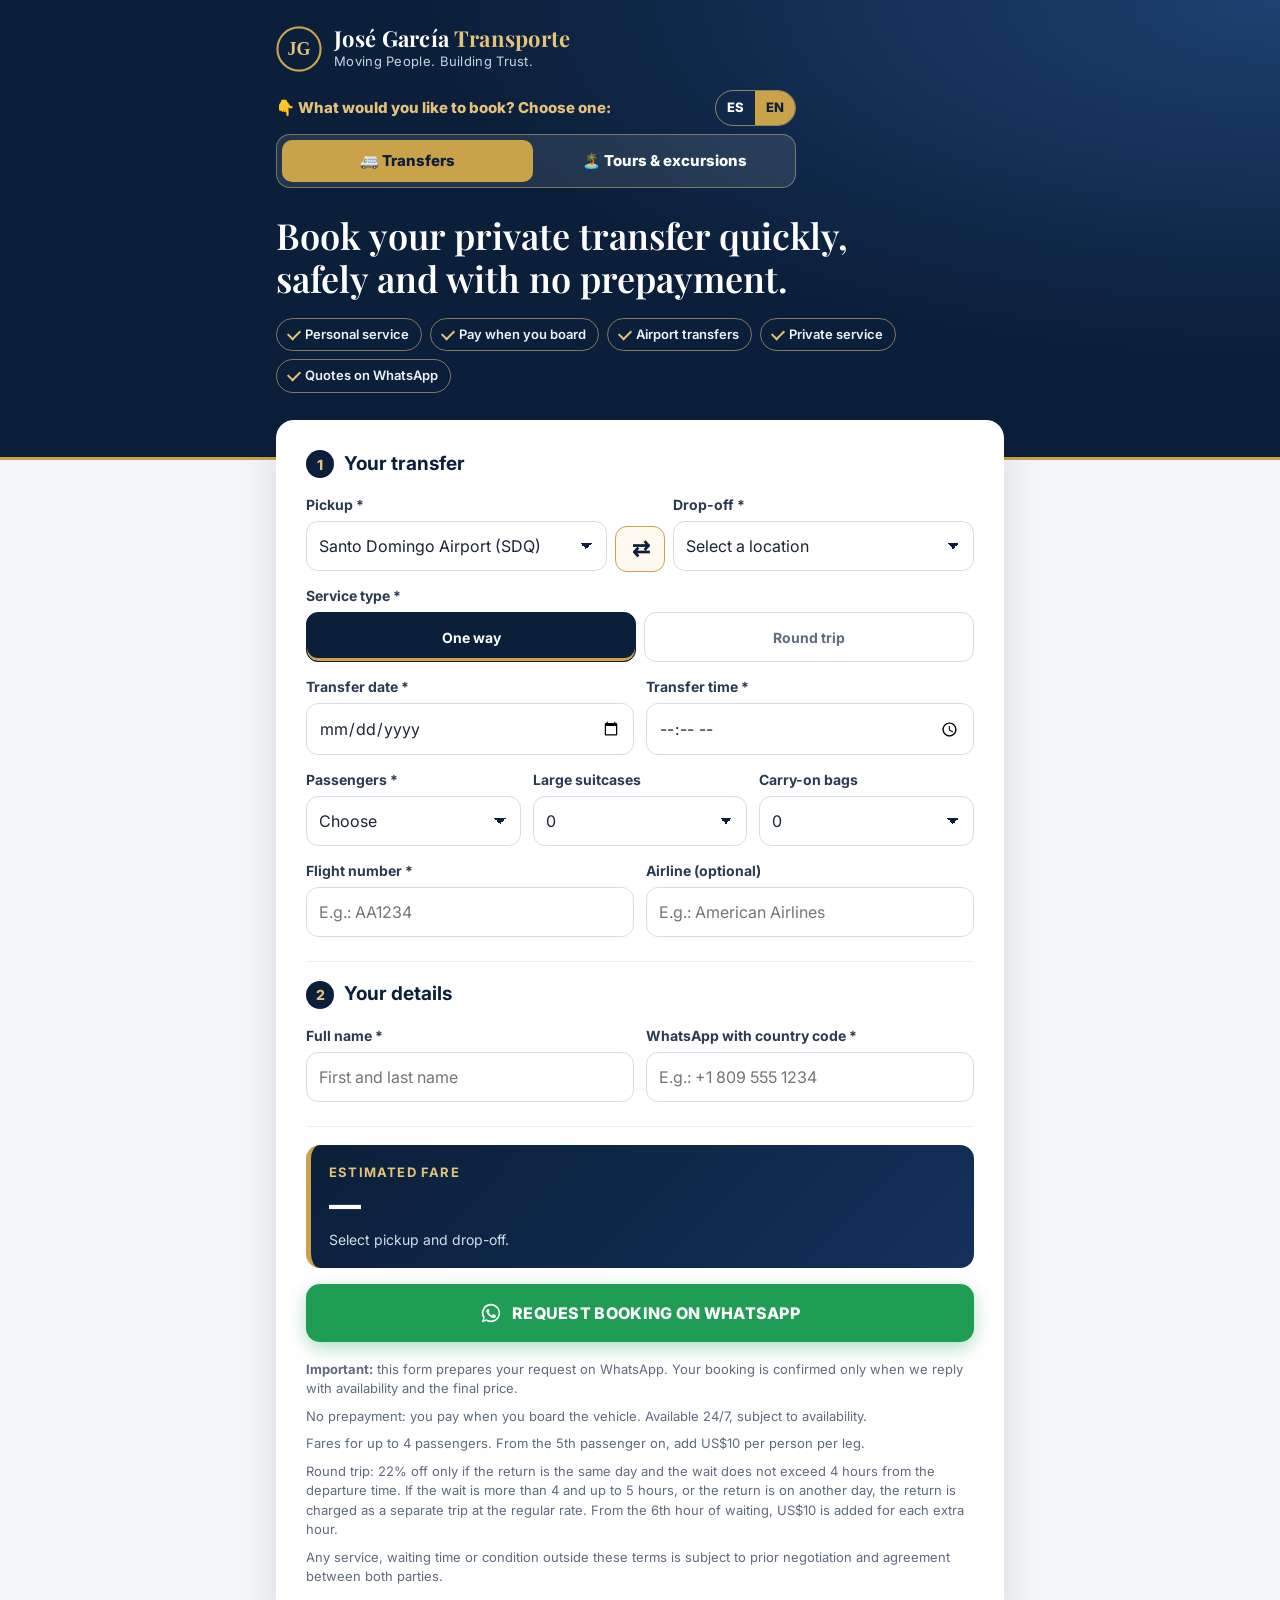
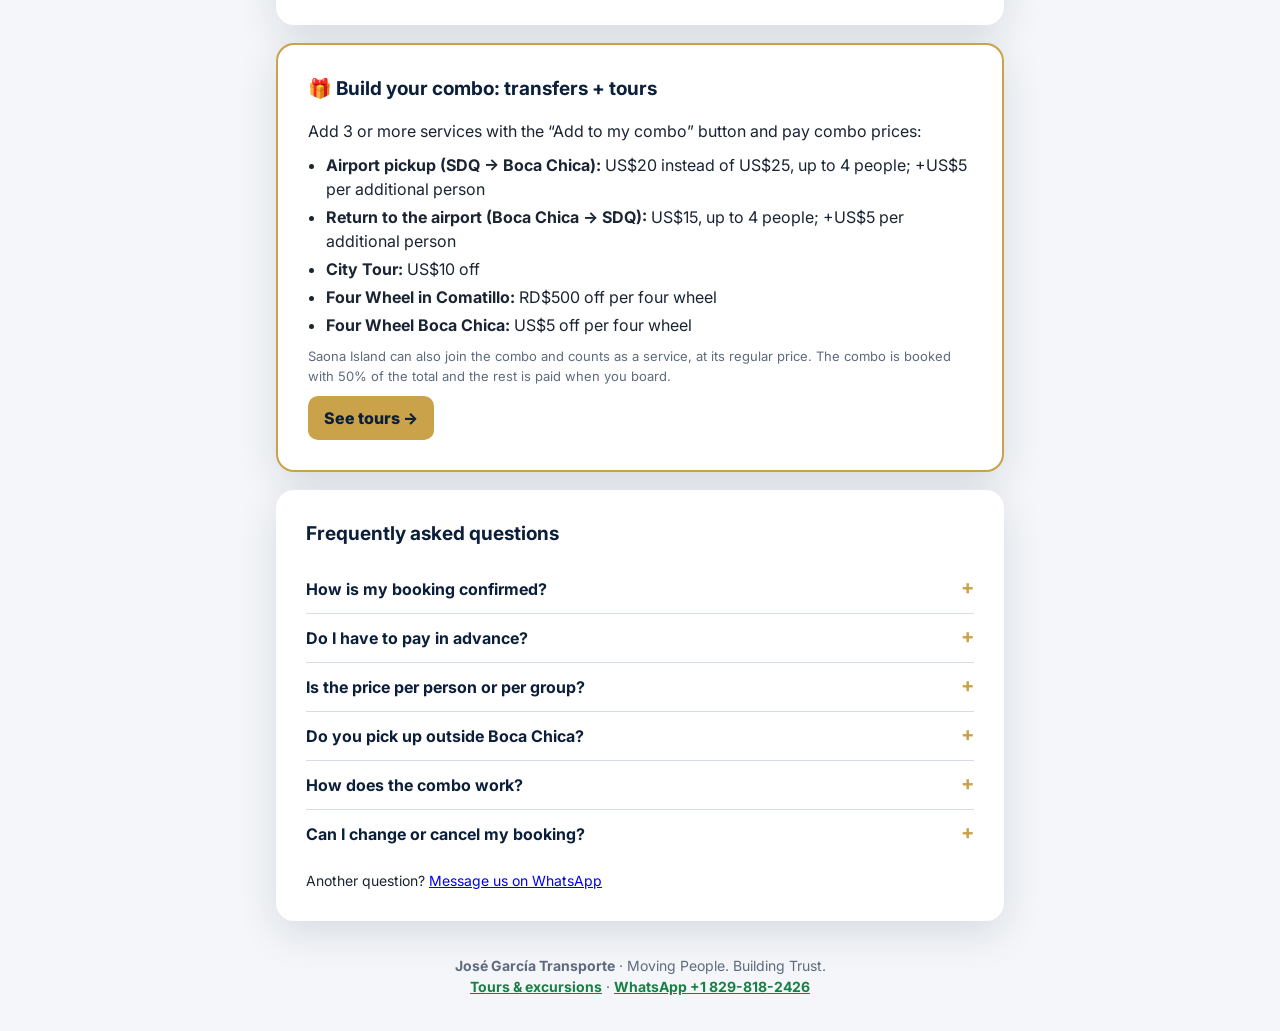
==== commit 384f5845: "Traslados: vuelo solo cuando sale del aeropuerto; espera de 4–5 h = regreso como otro viaje; desde l" ====
--- a/index.html
+++ b/index.html
@@ -14,7 +14,7 @@
 <link rel="preconnect" href="https://fonts.gstatic.com" crossorigin>
 <link href="https://fonts.googleapis.com/css2?family=Playfair+Display:wght@600;700&family=Inter:wght@400;500;600;700;800&display=swap" rel="stylesheet">
 <link rel="stylesheet" href="styles.css?v=10">
-<script src="i18n.js?v=14"></script>
+<script src="i18n.js?v=15"></script>
 </head>
 <body>
 
@@ -170,7 +170,7 @@
       <p><b>Importante:</b> este formulario prepara tu solicitud por WhatsApp. La reserva queda confirmada solo cuando te respondamos con disponibilidad y precio final.</p>
       <p>Sin pagos anticipados: pagas al abordar el vehículo. Atención 24/7, sujeta a disponibilidad.</p>
       <p>Tarifas para hasta 4 pasajeros. A partir del quinto pasajero se suman US$10 por persona en cada trayecto.</p>
-      <p>Ida y vuelta: 22 % de descuento solo si el regreso es el mismo día y la espera no pasa de 4 horas desde la hora de salida. Si el regreso es otro día, se cobran los dos trayectos a tarifa normal.</p>
+      <p>Ida y vuelta: 22 % de descuento solo si el regreso es el mismo día y la espera no pasa de 4 horas desde la hora de salida. Si la espera es de más de 4 y hasta 5 horas, o el regreso es otro día, el regreso se cobra como otro viaje a tarifa normal. Desde la 6.ª hora de espera se suman US$10 por cada hora adicional.</p>
       <p>Cualquier servicio, tiempo de espera o condición fuera de estos parámetros estará sujeto a negociación y acuerdo previo entre ambas partes.</p>
     </div>
   </form>
@@ -249,8 +249,8 @@
   </div>
 </footer>
 
-<script src="routes.js?v=4"></script>
-<script src="app.js?v=13"></script>
+<script src="routes.js?v=5"></script>
+<script src="app.js?v=14"></script>
 <script src="combo-config.js?v=5"></script>
 <script src="combo.js?v=6"></script>
 </body>
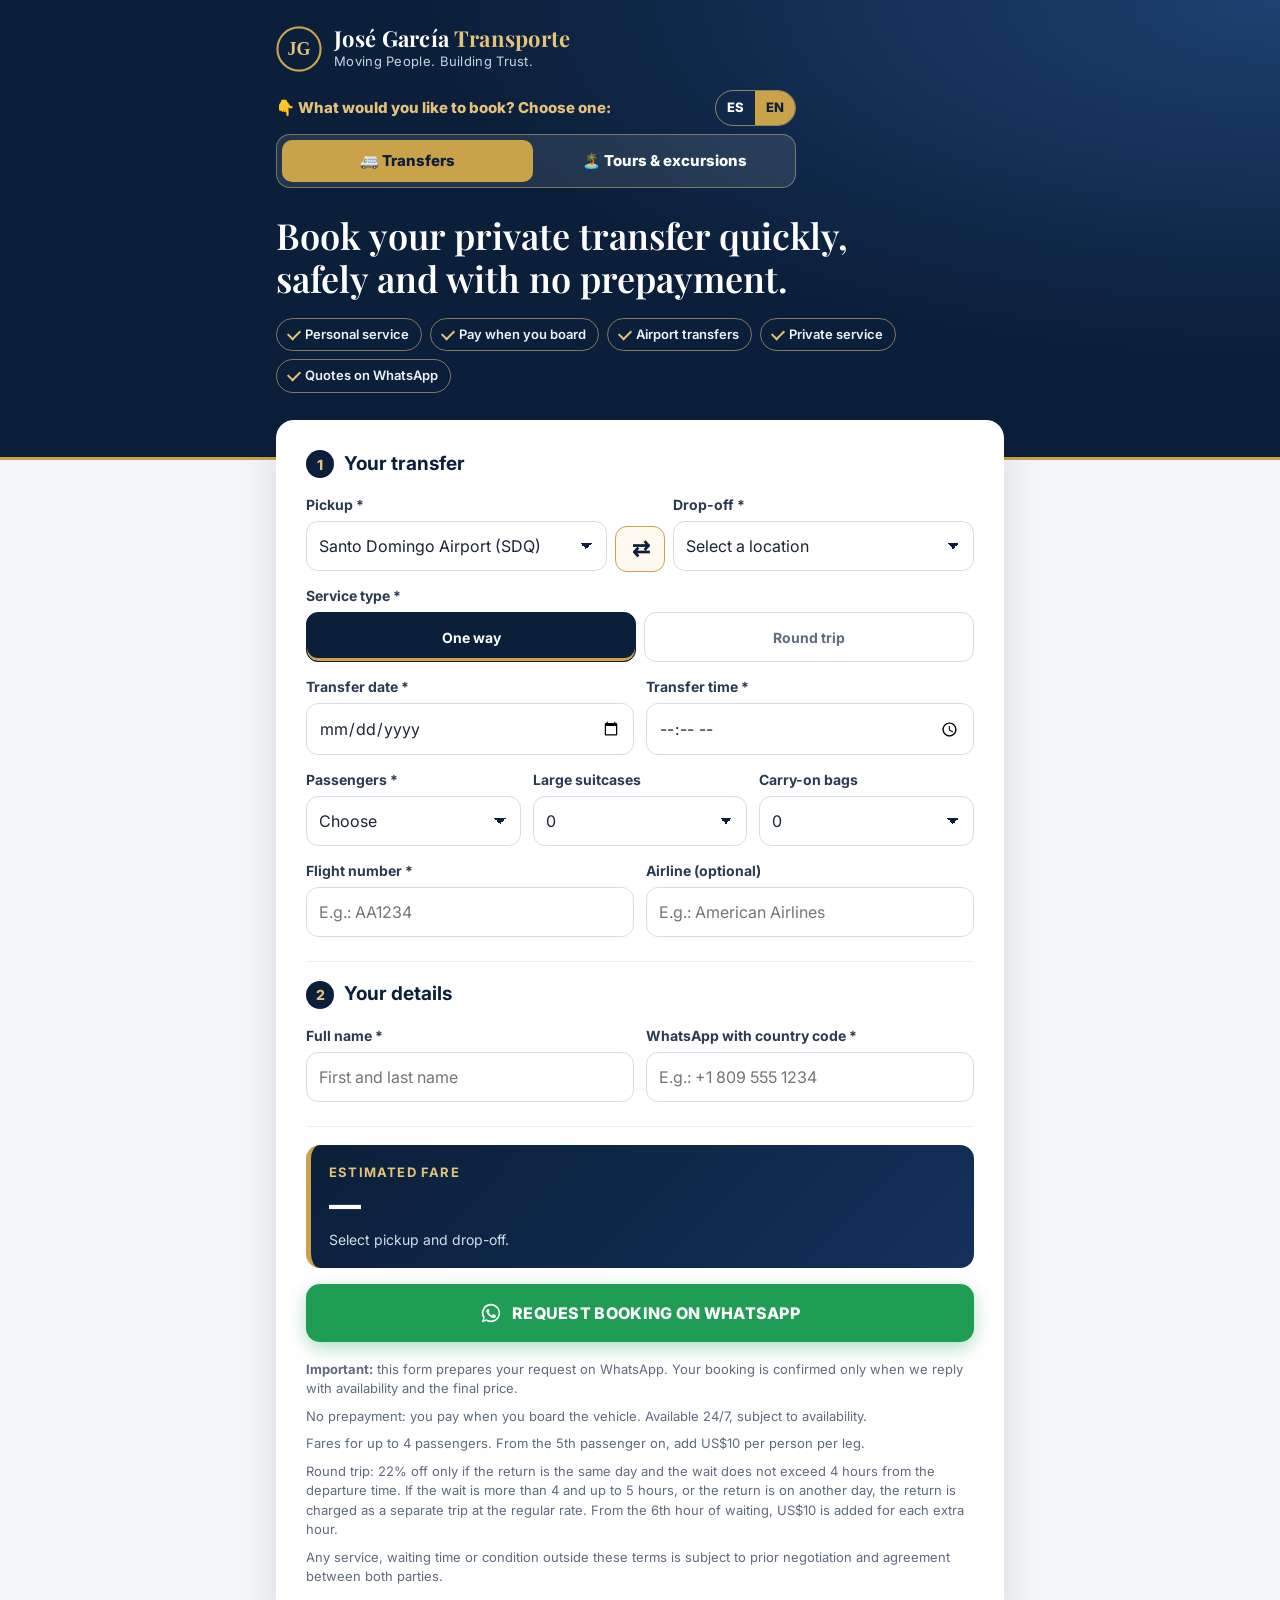
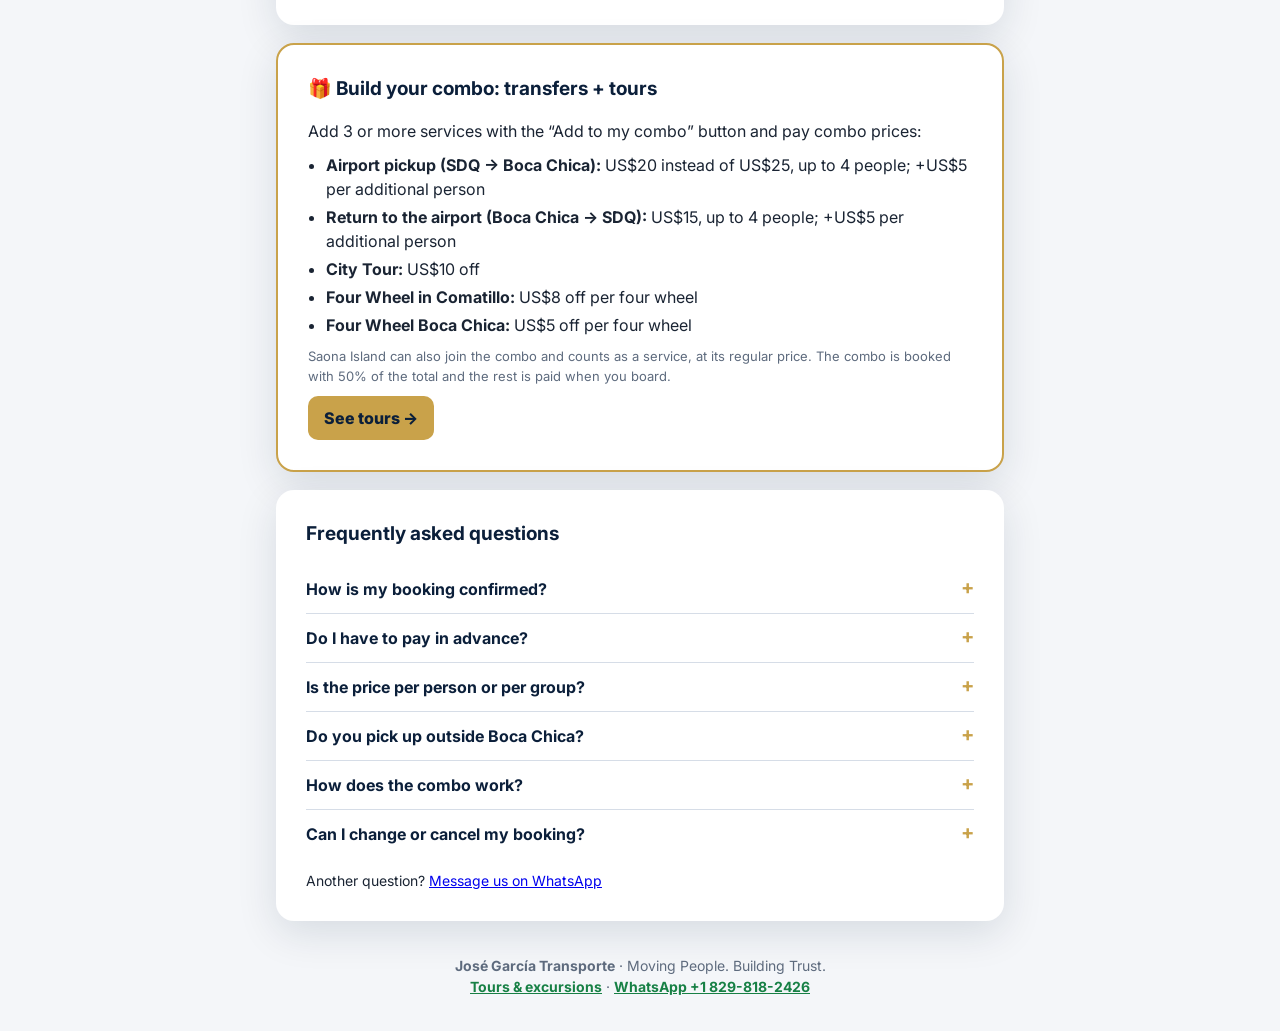
==== commit 0e01a148: "Combo: Comatillo US$8 menos por four wheel (antes RD$500) Co-Authored-By: Claude Opus 5.5 <noreply@a" ====
--- a/index.html
+++ b/index.html
@@ -14,7 +14,7 @@
 <link rel="preconnect" href="https://fonts.gstatic.com" crossorigin>
 <link href="https://fonts.googleapis.com/css2?family=Playfair+Display:wght@600;700&family=Inter:wght@400;500;600;700;800&display=swap" rel="stylesheet">
 <link rel="stylesheet" href="styles.css?v=10">
-<script src="i18n.js?v=15"></script>
+<script src="i18n.js?v=16"></script>
 </head>
 <body>
 
@@ -182,7 +182,7 @@
       <li><b>Recogida en el aeropuerto (SDQ → Boca Chica):</b> US$20 en vez de US$25, hasta 4 personas; +US$5 por persona adicional</li>
       <li><b>Regreso al aeropuerto (Boca Chica → SDQ):</b> US$15, hasta 4 personas; +US$5 por persona adicional</li>
       <li><b>City Tour:</b> US$10 menos</li>
-      <li><b>Four Wheel en Comatillo:</b> RD$500 menos por four wheel</li>
+      <li><b>Four Wheel en Comatillo:</b> US$8 menos por four wheel</li>
       <li><b>Four Wheel Boca Chica:</b> US$5 menos por four wheel</li>
     </ul>
     <p class="combo-ex">Isla Saona también entra en el combo y suma como servicio, con su precio normal. El combo se reserva con el 50 % del total y el resto se paga al abordar.</p>
@@ -209,7 +209,7 @@
     </details>
     <details>
       <summary>¿Cómo funciona el combo?</summary>
-      <p>Agrega cada servicio con el botón «Agregar a mi combo» y al final envía todo junto por WhatsApp. Con 3 o más servicios pagas precios de combo: recogida en el aeropuerto US$20 y regreso US$15 (hasta 4 personas; +US$5 por persona adicional), City Tour US$10 menos, Four Wheel en Comatillo RD$500 menos por four wheel y Four Wheel Boca Chica US$5 menos por four wheel. Isla Saona mantiene su precio. El combo se reserva con el 50 % del total y el resto se paga al abordar.</p>
+      <p>Agrega cada servicio con el botón «Agregar a mi combo» y al final envía todo junto por WhatsApp. Con 3 o más servicios pagas precios de combo: recogida en el aeropuerto US$20 y regreso US$15 (hasta 4 personas; +US$5 por persona adicional), City Tour US$10 menos, Four Wheel en Comatillo US$8 menos por four wheel y Four Wheel Boca Chica US$5 menos por four wheel. Isla Saona mantiene su precio. El combo se reserva con el 50 % del total y el resto se paga al abordar.</p>
     </details>
     <details>
       <summary>¿Puedo cambiar o cancelar mi reserva?</summary>
@@ -250,8 +250,8 @@
 </footer>
 
 <script src="routes.js?v=5"></script>
-<script src="app.js?v=14"></script>
-<script src="combo-config.js?v=5"></script>
+<script src="app.js?v=15"></script>
+<script src="combo-config.js?v=6"></script>
 <script src="combo.js?v=6"></script>
 </body>
 </html>
